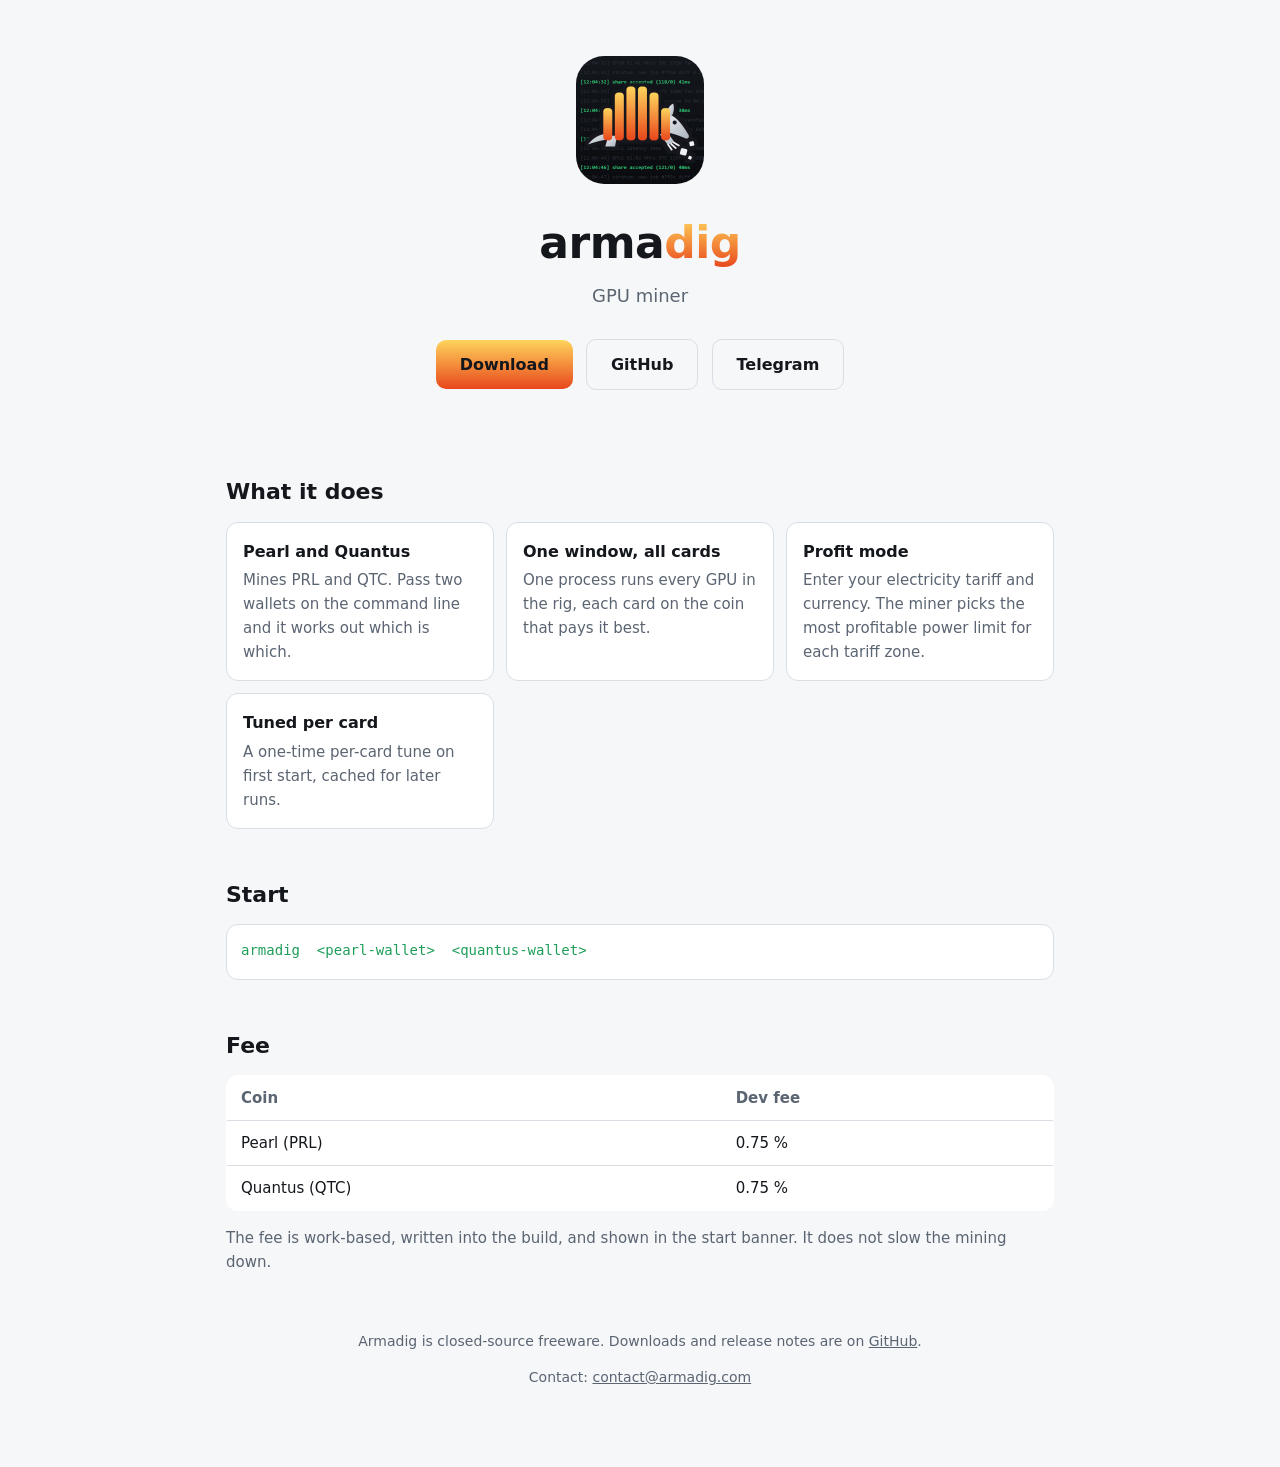
==== index.html @ 1f71041b "Add files via upload" ====
<!doctype html>
<html lang="en">
<head>
<meta charset="utf-8">
<meta name="viewport" content="width=device-width, initial-scale=1">
<title>Armadig - GPU miner</title>
<meta name="description" content="Armadig is a GPU miner for Pearl (PRL) and Quantus (QTC) with automatic coin switching and power-aware profit mode.">
<meta property="og:title" content="Armadig - GPU miner">
<meta property="og:description" content="GPU miner for Pearl and Quantus. One window, many cards, honest 0.75% dev fee.">
<meta property="og:image" content="https://armadig.com/armadig-social-1280x640.png">
<link rel="icon" href="favicon.ico">
<style>
:root{--bg:#0A0C10;--panel:#14171C;--line:#2B313A;--text:#EEF1F5;--dim:#9AA3B0;--green:#34C27A;--a:#FFD45C;--b:#E8471C}
@media (prefers-color-scheme:light){:root{--bg:#F6F7F9;--panel:#fff;--line:#D9DEE5;--text:#14171C;--dim:#5B6572;--green:#1E9E5A}}
*{box-sizing:border-box}
body{margin:0;background:var(--bg);color:var(--text);font:16px/1.6 system-ui,-apple-system,"Segoe UI",Roboto,sans-serif}
main{max-width:860px;margin:0 auto;padding:0 16px 64px}
header{text-align:center;padding:56px 0 32px}
header img{width:128px;height:128px;border-radius:28px}
h1{margin:16px 0 4px;font-size:44px;letter-spacing:-.5px}
h1 span{background:linear-gradient(180deg,var(--a),var(--b));-webkit-background-clip:text;background-clip:text;color:transparent}
.tag{color:var(--dim);font-size:18px;margin:0 0 24px}
.btn{display:inline-block;padding:12px 24px;border-radius:10px;font-weight:600;text-decoration:none;margin:4px}
.primary{background:linear-gradient(180deg,var(--a),var(--b));color:#14171C}
.ghost{border:1px solid var(--line);color:var(--text)}
h2{margin:48px 0 12px;font-size:22px}
.grid{display:grid;grid-template-columns:repeat(auto-fit,minmax(240px,1fr));gap:12px}
.card{background:var(--panel);border:1px solid var(--line);border-radius:12px;padding:16px}
.card b{display:block;margin-bottom:4px}
.card p{margin:0;color:var(--dim);font-size:15px}
table{width:100%;border-collapse:collapse;background:var(--panel);border:1px solid var(--line);border-radius:12px;overflow:hidden}
th,td{padding:10px 14px;text-align:left;border-bottom:1px solid var(--line);font-size:15px}
tr:last-child td{border-bottom:0}
th{color:var(--dim);font-weight:600}
code{font:14px Consolas,"DejaVu Sans Mono",monospace;color:var(--green)}
pre{background:var(--panel);border:1px solid var(--line);border-radius:12px;padding:14px;overflow-x:auto;margin:0}
footer{margin-top:56px;color:var(--dim);font-size:14px;text-align:center}
a{color:inherit}
</style>
</head>
<body>
<main>
<header>
<img src="armadig-512.png" alt="Armadig">
<h1>arma<span>dig</span></h1>
<p class="tag">GPU miner</p>
<a class="btn primary" href="https://github.com/armadig/Armadig-Miner/releases">Download</a>
<a class="btn ghost" href="https://github.com/armadig">GitHub</a>
<a class="btn ghost" href="https://t.me/armadigminer">Telegram</a>
</header>

<h2>What it does</h2>
<div class="grid">
<div class="card"><b>Pearl and Quantus</b><p>Mines PRL and QTC. Pass two wallets on the command line and it works out which is which.</p></div>
<div class="card"><b>One window, all cards</b><p>One process runs every GPU in the rig, each card on the coin that pays it best.</p></div>
<div class="card"><b>Profit mode</b><p>Enter your electricity tariff and currency. The miner picks the most profitable power limit for each tariff zone.</p></div>
<div class="card"><b>Tuned per card</b><p>A one-time per-card tune on first start, cached for later runs.</p></div>
</div>

<h2>Start</h2>
<pre><code>armadig  &lt;pearl-wallet&gt;  &lt;quantus-wallet&gt;</code></pre>

<h2>Fee</h2>
<table>
<tr><th>Coin</th><th>Dev fee</th></tr>
<tr><td>Pearl (PRL)</td><td>0.75 %</td></tr>
<tr><td>Quantus (QTC)</td><td>0.75 %</td></tr>
</table>
<p style="color:var(--dim);font-size:15px">The fee is work-based, written into the build, and shown in the start banner. It does not slow the mining down.</p>

<footer>
<p>Armadig is closed-source freeware. Downloads and release notes are on <a href="https://github.com/armadig">GitHub</a>.</p>
<p>Contact: <a href="mailto:contact@armadig.com">contact@armadig.com</a></p>
</footer>
</main>
</body>
</html>
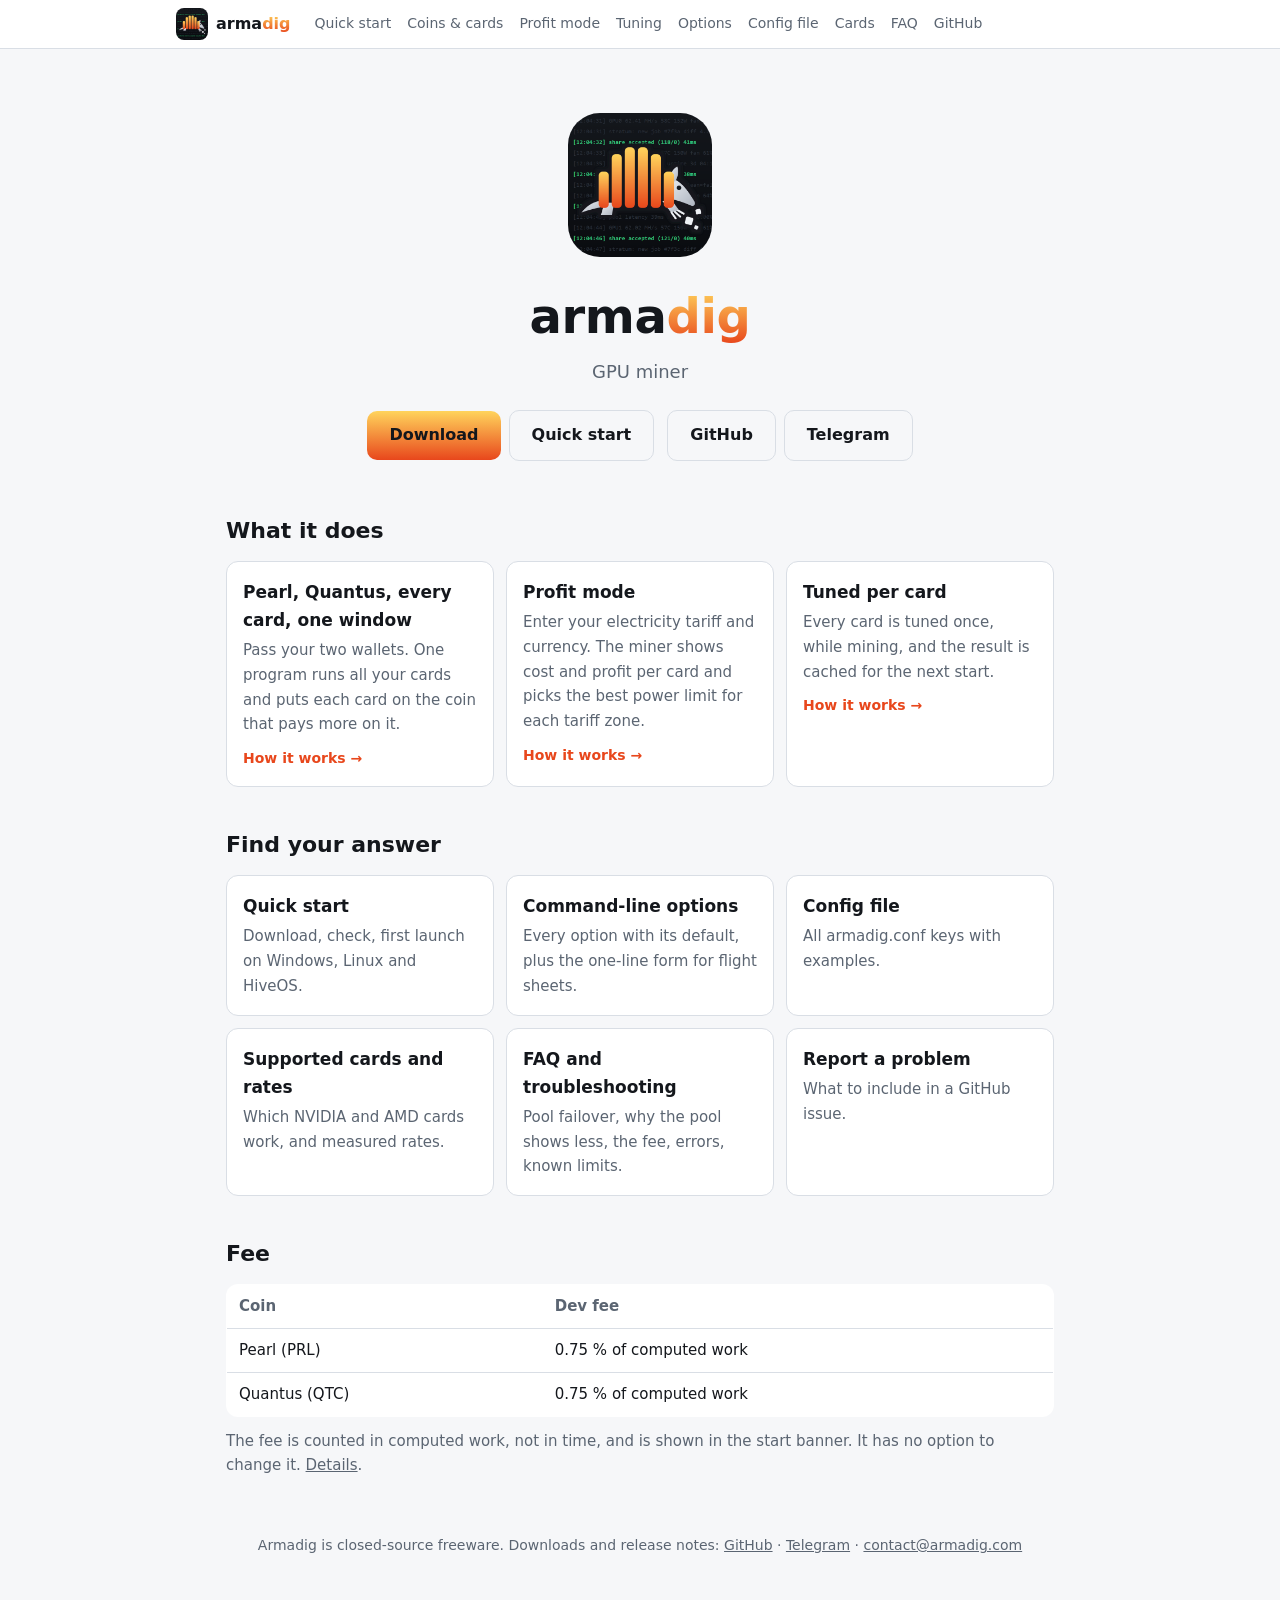
==== commit e5612f8b: "Add files via upload" ====
--- a/index.html
+++ b/index.html
@@ -1,77 +1,42 @@
-<!doctype html>
-<html lang="en">
-<head>
-<meta charset="utf-8">
-<meta name="viewport" content="width=device-width, initial-scale=1">
-<title>Armadig - GPU miner</title>
-<meta name="description" content="Armadig is a GPU miner for Pearl (PRL) and Quantus (QTC) with automatic coin switching and power-aware profit mode.">
-<meta property="og:title" content="Armadig - GPU miner">
-<meta property="og:description" content="GPU miner for Pearl and Quantus. One window, many cards, honest 0.75% dev fee.">
-<meta property="og:image" content="https://armadig.com/armadig-social-1280x640.png">
-<link rel="icon" href="favicon.ico">
-<style>
-:root{--bg:#0A0C10;--panel:#14171C;--line:#2B313A;--text:#EEF1F5;--dim:#9AA3B0;--green:#34C27A;--a:#FFD45C;--b:#E8471C}
-@media (prefers-color-scheme:light){:root{--bg:#F6F7F9;--panel:#fff;--line:#D9DEE5;--text:#14171C;--dim:#5B6572;--green:#1E9E5A}}
-*{box-sizing:border-box}
-body{margin:0;background:var(--bg);color:var(--text);font:16px/1.6 system-ui,-apple-system,"Segoe UI",Roboto,sans-serif}
-main{max-width:860px;margin:0 auto;padding:0 16px 64px}
-header{text-align:center;padding:56px 0 32px}
-header img{width:128px;height:128px;border-radius:28px}
-h1{margin:16px 0 4px;font-size:44px;letter-spacing:-.5px}
-h1 span{background:linear-gradient(180deg,var(--a),var(--b));-webkit-background-clip:text;background-clip:text;color:transparent}
-.tag{color:var(--dim);font-size:18px;margin:0 0 24px}
-.btn{display:inline-block;padding:12px 24px;border-radius:10px;font-weight:600;text-decoration:none;margin:4px}
-.primary{background:linear-gradient(180deg,var(--a),var(--b));color:#14171C}
-.ghost{border:1px solid var(--line);color:var(--text)}
-h2{margin:48px 0 12px;font-size:22px}
-.grid{display:grid;grid-template-columns:repeat(auto-fit,minmax(240px,1fr));gap:12px}
-.card{background:var(--panel);border:1px solid var(--line);border-radius:12px;padding:16px}
-.card b{display:block;margin-bottom:4px}
-.card p{margin:0;color:var(--dim);font-size:15px}
-table{width:100%;border-collapse:collapse;background:var(--panel);border:1px solid var(--line);border-radius:12px;overflow:hidden}
-th,td{padding:10px 14px;text-align:left;border-bottom:1px solid var(--line);font-size:15px}
-tr:last-child td{border-bottom:0}
-th{color:var(--dim);font-weight:600}
-code{font:14px Consolas,"DejaVu Sans Mono",monospace;color:var(--green)}
-pre{background:var(--panel);border:1px solid var(--line);border-radius:12px;padding:14px;overflow-x:auto;margin:0}
-footer{margin-top:56px;color:var(--dim);font-size:14px;text-align:center}
-a{color:inherit}
-</style>
-</head>
-<body>
-<main>
-<header>
-<img src="armadig-512.png" alt="Armadig">
-<h1>arma<span>dig</span></h1>
-<p class="tag">GPU miner</p>
-<a class="btn primary" href="https://github.com/armadig/Armadig-Miner/releases">Download</a>
-<a class="btn ghost" href="https://github.com/armadig">GitHub</a>
-<a class="btn ghost" href="https://t.me/armadigminer">Telegram</a>
-</header>
-
-<h2>What it does</h2>
-<div class="grid">
-<div class="card"><b>Pearl and Quantus</b><p>Mines PRL and QTC. Pass two wallets on the command line and it works out which is which.</p></div>
-<div class="card"><b>One window, all cards</b><p>One process runs every GPU in the rig, each card on the coin that pays it best.</p></div>
-<div class="card"><b>Profit mode</b><p>Enter your electricity tariff and currency. The miner picks the most profitable power limit for each tariff zone.</p></div>
-<div class="card"><b>Tuned per card</b><p>A one-time per-card tune on first start, cached for later runs.</p></div>
-</div>
-
-<h2>Start</h2>
-<pre><code>armadig  &lt;pearl-wallet&gt;  &lt;quantus-wallet&gt;</code></pre>
-
-<h2>Fee</h2>
-<table>
-<tr><th>Coin</th><th>Dev fee</th></tr>
-<tr><td>Pearl (PRL)</td><td>0.75 %</td></tr>
-<tr><td>Quantus (QTC)</td><td>0.75 %</td></tr>
-</table>
-<p style="color:var(--dim);font-size:15px">The fee is work-based, written into the build, and shown in the start banner. It does not slow the mining down.</p>
-
-<footer>
-<p>Armadig is closed-source freeware. Downloads and release notes are on <a href="https://github.com/armadig">GitHub</a>.</p>
-<p>Contact: <a href="mailto:contact@armadig.com">contact@armadig.com</a></p>
-</footer>
-</main>
-</body>
-</html>
+<!doctype html>
+<html lang="en"><head><meta charset="utf-8"><meta name="viewport" content="width=device-width, initial-scale=1">
+<title>Armadig</title><meta name="description" content="GPU miner for Pearl (PRL) and Quantus (QTC): one window, every card, profit mode, per-card tuning.">
+<meta property="og:title" content="Armadig"><meta property="og:description" content="GPU miner for Pearl (PRL) and Quantus (QTC): one window, every card, profit mode, per-card tuning.">
+<meta property="og:image" content="https://armadig.com/armadig-social-1280x640.png">
+<link rel="icon" href="favicon.ico"><link rel="stylesheet" href="style.css"></head>
+<body><nav><div class="in"><a class="brand" href="index.html"><img src="armadig-512.png" alt="Armadig"><span>arma<span>dig</span></span></a><a class="l" href="start.html">Quick start</a><a class="l" href="coins.html">Coins &amp; cards</a><a class="l" href="profit.html">Profit mode</a><a class="l" href="tuning.html">Tuning</a><a class="l" href="options.html">Options</a><a class="l" href="config.html">Config file</a><a class="l" href="cards.html">Cards</a><a class="l" href="faq.html">FAQ</a>
+<a class="l" href="https://github.com/armadig/Armadig-Miner">GitHub</a></div></nav>
+<main>
+<div class="hero"><img src="armadig-512.png" alt="Armadig icon">
+<h1>arma<span class="grad">dig</span></h1><p class="tag">GPU miner</p>
+<a class="btn primary" href="https://github.com/armadig/Armadig-Miner/releases">Download</a><a class="btn ghost" href="start.html">Quick start</a>
+<a class="btn ghost" href="https://github.com/armadig/Armadig-Miner">GitHub</a><a class="btn ghost" href="https://t.me/armadigminer">Telegram</a></div>
+
+<h2>What it does</h2>
+<div class="grid">
+<a class="card" href="coins.html"><b>Pearl, Quantus, every card, one window</b>
+<p>Pass your two wallets. One program runs all your cards and puts each card on the coin that pays more on it.</p><span class="more">How it works &rarr;</span></a>
+<a class="card" href="profit.html"><b>Profit mode</b>
+<p>Enter your electricity tariff and currency. The miner shows cost and profit per card and picks the best power limit for each tariff zone.</p><span class="more">How it works &rarr;</span></a>
+<a class="card" href="tuning.html"><b>Tuned per card</b>
+<p>Every card is tuned once, while mining, and the result is cached for the next start.</p><span class="more">How it works &rarr;</span></a>
+</div>
+
+<h2>Find your answer</h2>
+<div class="grid">
+<a class="card" href="start.html"><b>Quick start</b><p>Download, check, first launch on Windows, Linux and HiveOS.</p></a>
+<a class="card" href="options.html"><b>Command-line options</b><p>Every option with its default, plus the one-line form for flight sheets.</p></a>
+<a class="card" href="config.html"><b>Config file</b><p>All armadig.conf keys with examples.</p></a>
+<a class="card" href="cards.html"><b>Supported cards and rates</b><p>Which NVIDIA and AMD cards work, and measured rates.</p></a>
+<a class="card" href="faq.html"><b>FAQ and troubleshooting</b><p>Pool failover, why the pool shows less, the fee, errors, known limits.</p></a>
+<a class="card" href="faq.html#report"><b>Report a problem</b><p>What to include in a GitHub issue.</p></a>
+</div>
+
+<h2>Fee</h2>
+<table><tr><th>Coin</th><th>Dev fee</th></tr><tr><td>Pearl (PRL)</td><td>0.75 % of computed work</td></tr>
+<tr><td>Quantus (QTC)</td><td>0.75 % of computed work</td></tr></table>
+<p class="lead" style="font-size:15px">The fee is counted in computed work, not in time, and is shown in the start banner. It has no option to change it. <a href="faq.html#fee">Details</a>.</p>
+
+<footer><p>Armadig is closed-source freeware. Downloads and release notes: <a href="https://github.com/armadig/Armadig-Miner/releases">GitHub</a> &middot;
+<a href="https://t.me/armadigminer">Telegram</a> &middot; <a href="mailto:contact@armadig.com">contact@armadig.com</a></p></footer>
+</main></body></html>
--- a/style.css
+++ b/style.css
@@ -0,0 +1,53 @@
+:root{--bg:#0A0C10;--panel:#14171C;--line:#2B313A;--text:#EEF1F5;--dim:#9AA3B0;--green:#34C27A;--a:#FFD45C;--b:#E8471C}
+@media (prefers-color-scheme:light){:root{--bg:#F6F7F9;--panel:#fff;--line:#D9DEE5;--text:#14171C;--dim:#5B6572;--green:#1E9E5A}}
+*{box-sizing:border-box}
+body{margin:0;background:var(--bg);color:var(--text);font:16px/1.65 system-ui,-apple-system,"Segoe UI",Roboto,sans-serif}
+a{color:inherit}
+nav{border-bottom:1px solid var(--line);background:var(--panel);position:sticky;top:0;z-index:5}
+nav .in{max-width:960px;margin:0 auto;padding:8px 16px;display:flex;flex-wrap:wrap;align-items:center;gap:4px 16px}
+nav .brand{display:flex;align-items:center;gap:8px;font-weight:700;text-decoration:none;margin-right:8px}
+nav .brand img{width:32px;height:32px;border-radius:8px}
+nav .brand span span{background:linear-gradient(180deg,var(--a),var(--b));-webkit-background-clip:text;background-clip:text;color:transparent}
+nav a.l{color:var(--dim);text-decoration:none;font-size:14px;padding:4px 0}
+nav a.l:hover,nav a.on{color:var(--text)}
+nav a.on{border-bottom:2px solid var(--b)}
+main{max-width:860px;margin:0 auto;padding:24px 16px 64px}
+h1{font-size:34px;margin:16px 0 8px;letter-spacing:-.4px}
+h2{font-size:22px;margin:40px 0 10px}
+h3{font-size:17px;margin:24px 0 6px}
+p{margin:8px 0}
+.lead{color:var(--dim);font-size:18px}
+.hero{text-align:center;padding:40px 0 8px}
+.hero img{width:144px;height:144px;border-radius:32px}
+.hero h1{font-size:48px;margin:12px 0 0}
+.grad{background:linear-gradient(180deg,var(--a),var(--b));-webkit-background-clip:text;background-clip:text;color:transparent}
+.tag{color:var(--dim);font-size:18px;margin:0 0 20px}
+.btn{display:inline-block;padding:11px 22px;border-radius:10px;font-weight:600;text-decoration:none;margin:4px}
+.primary{background:linear-gradient(180deg,var(--a),var(--b));color:#14171C}
+.ghost{border:1px solid var(--line)}
+.grid{display:grid;grid-template-columns:repeat(auto-fit,minmax(250px,1fr));gap:12px;margin:12px 0}
+a.card,.card{display:block;background:var(--panel);border:1px solid var(--line);border-radius:12px;padding:16px;text-decoration:none}
+a.card:hover{border-color:var(--b)}
+.card b{display:block;margin-bottom:4px;font-size:17px}
+.card p{margin:0;color:var(--dim);font-size:15px}
+.card .more{display:block;margin-top:10px;color:var(--b);font-size:14px;font-weight:600}
+table{width:100%;border-collapse:collapse;background:var(--panel);border:1px solid var(--line);border-radius:12px;overflow:hidden;margin:12px 0;font-size:15px}
+th,td{padding:9px 12px;text-align:left;border-bottom:1px solid var(--line);vertical-align:top}
+tr:last-child td{border-bottom:0}
+th{color:var(--dim);font-weight:600}
+.scroll{overflow-x:auto}
+code{font:14px Consolas,"DejaVu Sans Mono",monospace;color:var(--green)}
+pre{background:var(--panel);border:1px solid var(--line);border-radius:12px;padding:14px;overflow-x:auto;margin:12px 0;font:14px/1.5 Consolas,"DejaVu Sans Mono",monospace}
+pre code{color:var(--text)}
+.term{background:#0A0C10;color:#D7DCE3;border:1px solid #2B313A;border-radius:10px;padding:0;overflow:hidden}
+.term .bar{background:#1B1F26;padding:6px 12px;font-size:12px;color:#9AA3B0;font-family:system-ui,sans-serif;border-bottom:1px solid #2B313A}
+.term .bar i{display:inline-block;width:10px;height:10px;border-radius:50%;background:#E8471C;margin-right:6px}
+.term .bar i+i{background:#FFD45C}.term .bar i+i+i{background:#34C27A}
+.term pre{border:0;border-radius:0;background:transparent;margin:0;color:#D7DCE3}
+.term .g{color:#34C27A}.term .y{color:#FFD45C}.term .r{color:#E8471C}
+.cap{color:var(--dim);font-size:13px;margin:-4px 0 12px}
+.note{border-left:3px solid var(--b);background:var(--panel);padding:10px 14px;border-radius:0 8px 8px 0;margin:14px 0;font-size:15px}
+ul{padding-left:22px}
+li{margin:4px 0}
+footer{margin-top:56px;color:var(--dim);font-size:14px;text-align:center}
+.pn{display:flex;justify-content:space-between;gap:12px;margin-top:40px;font-size:15px}
